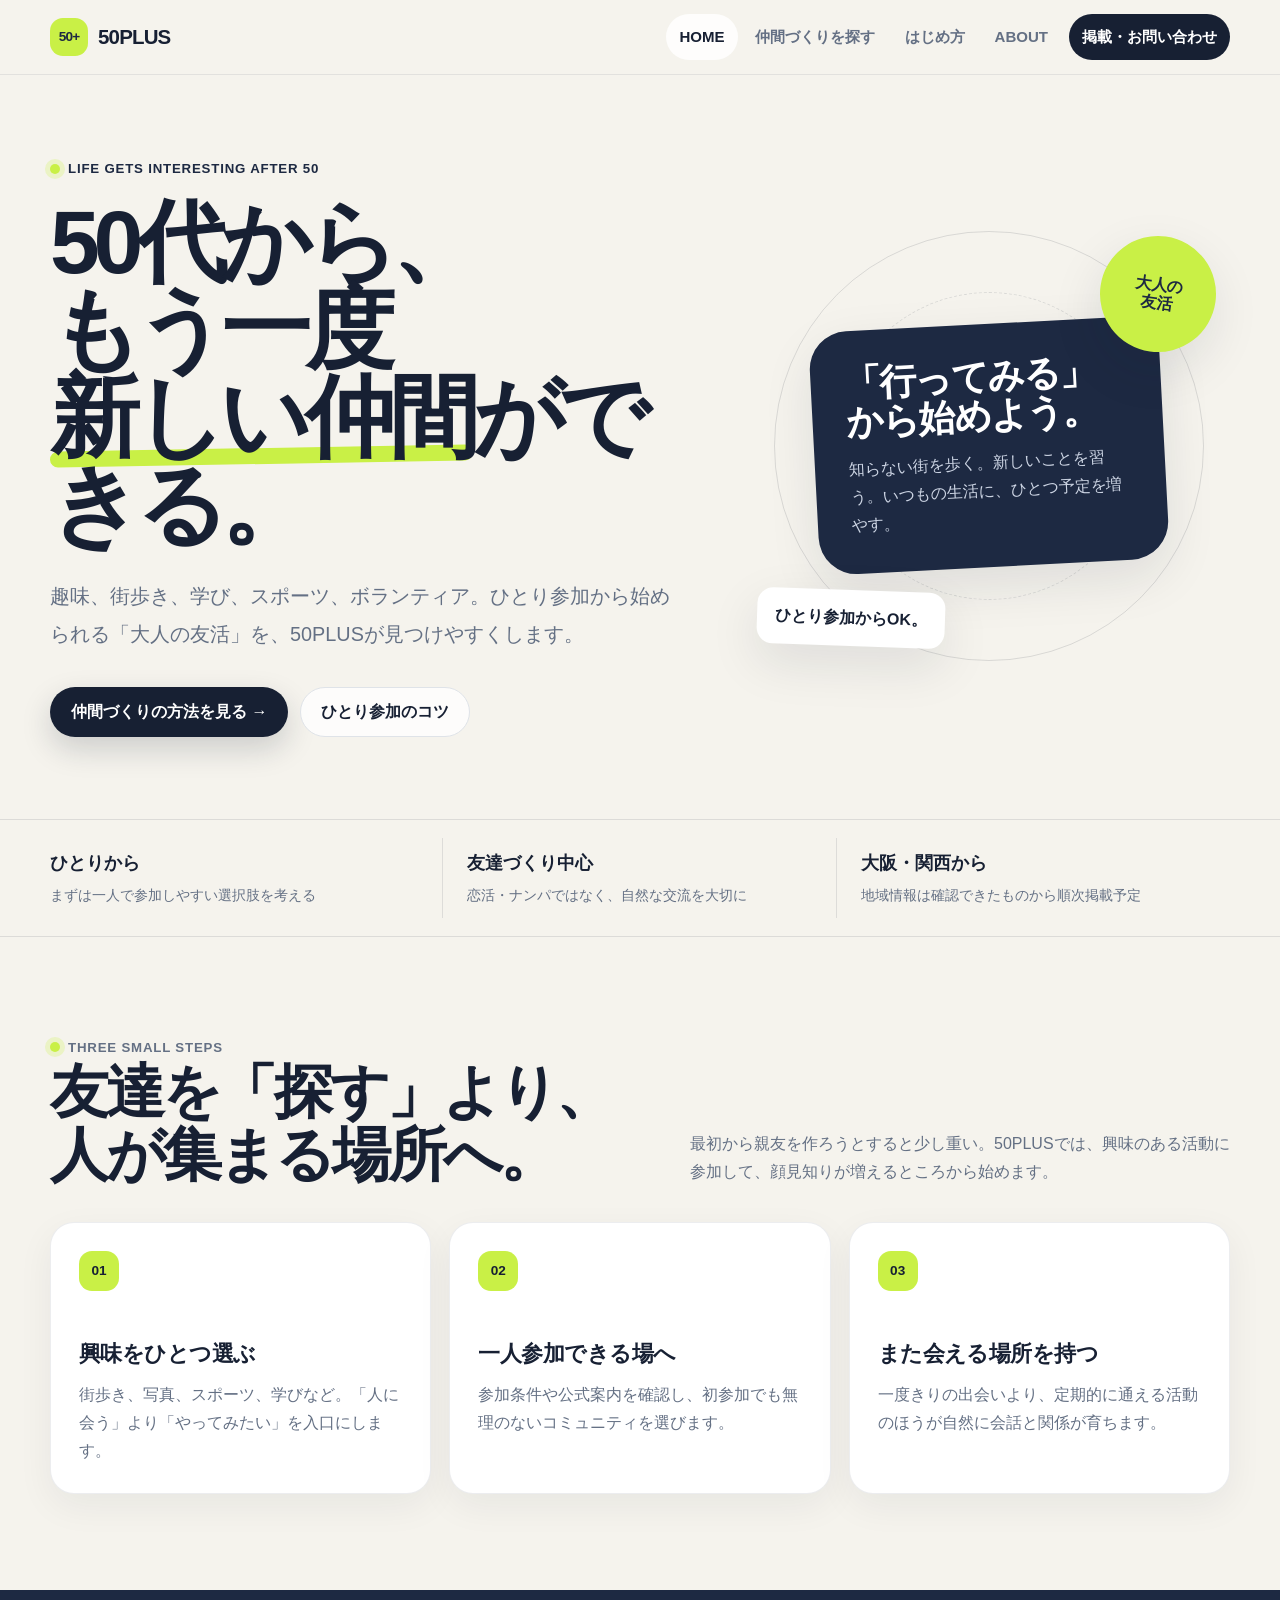
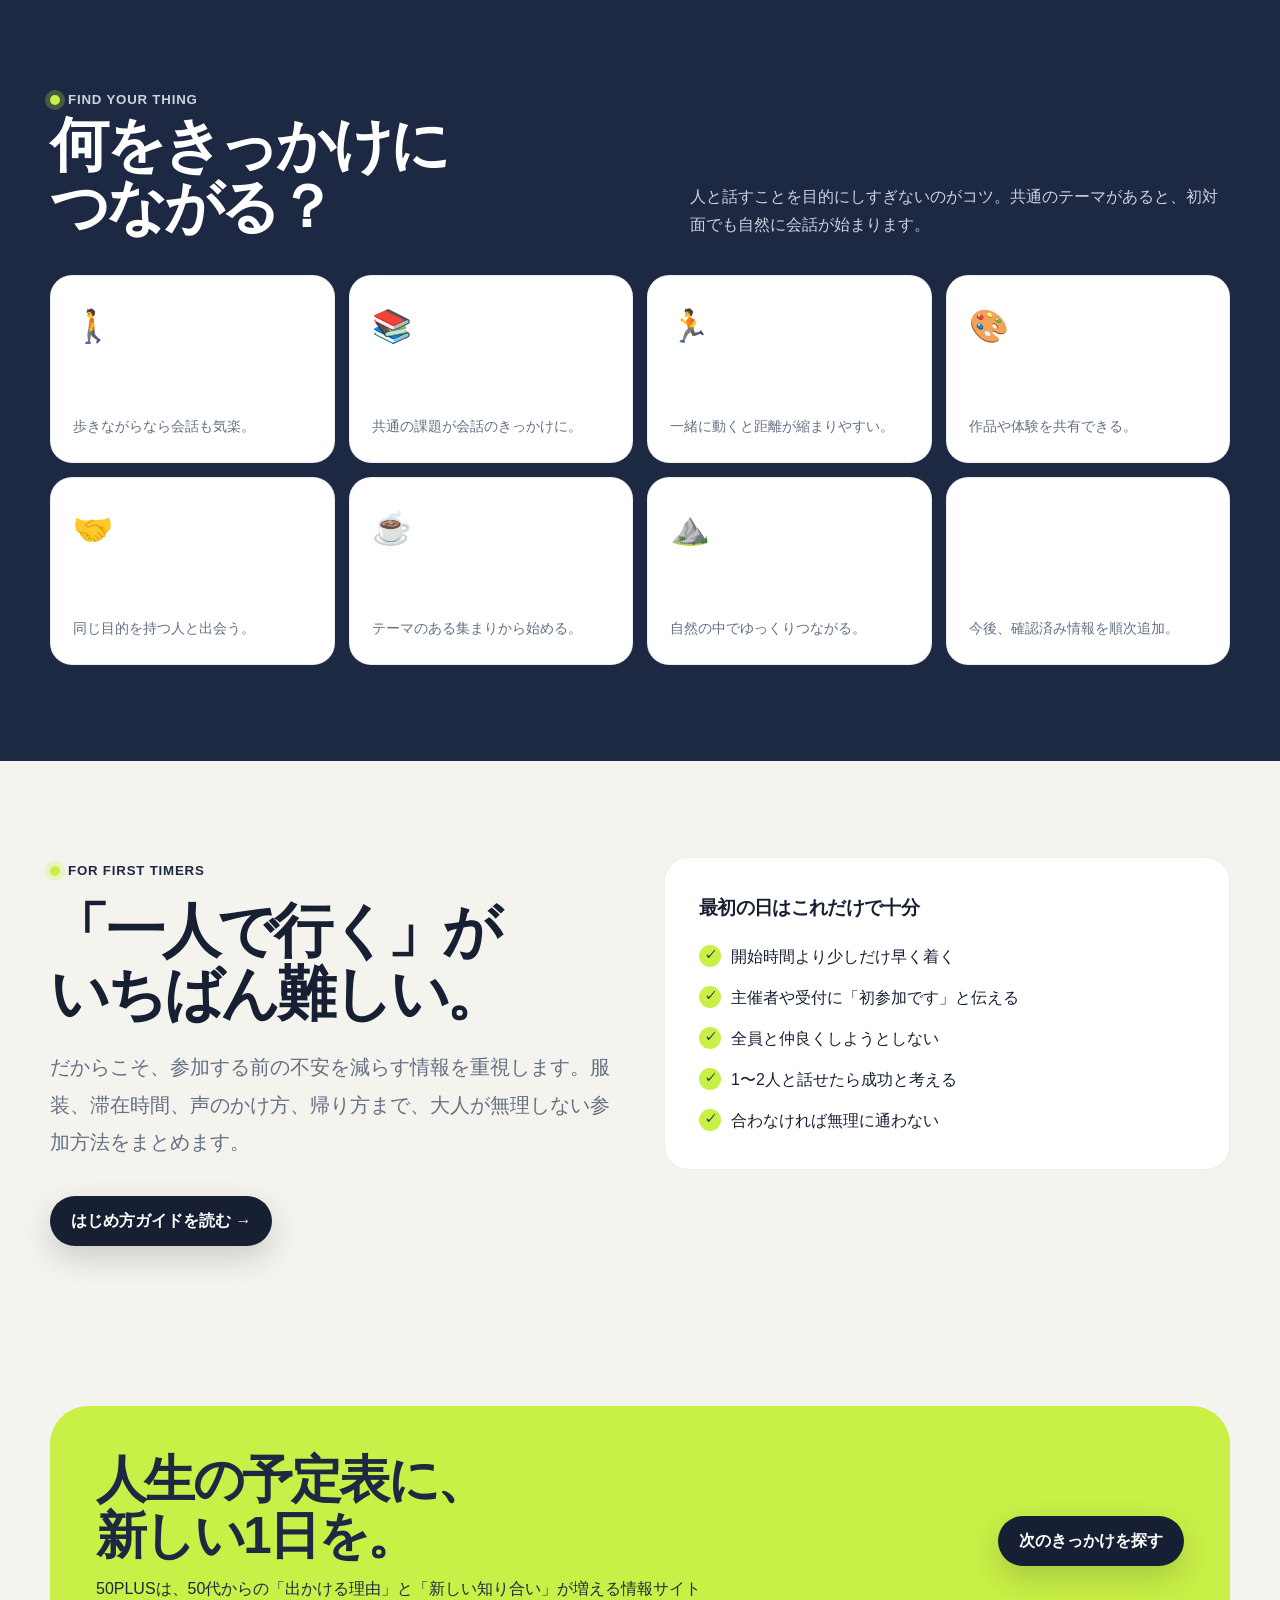
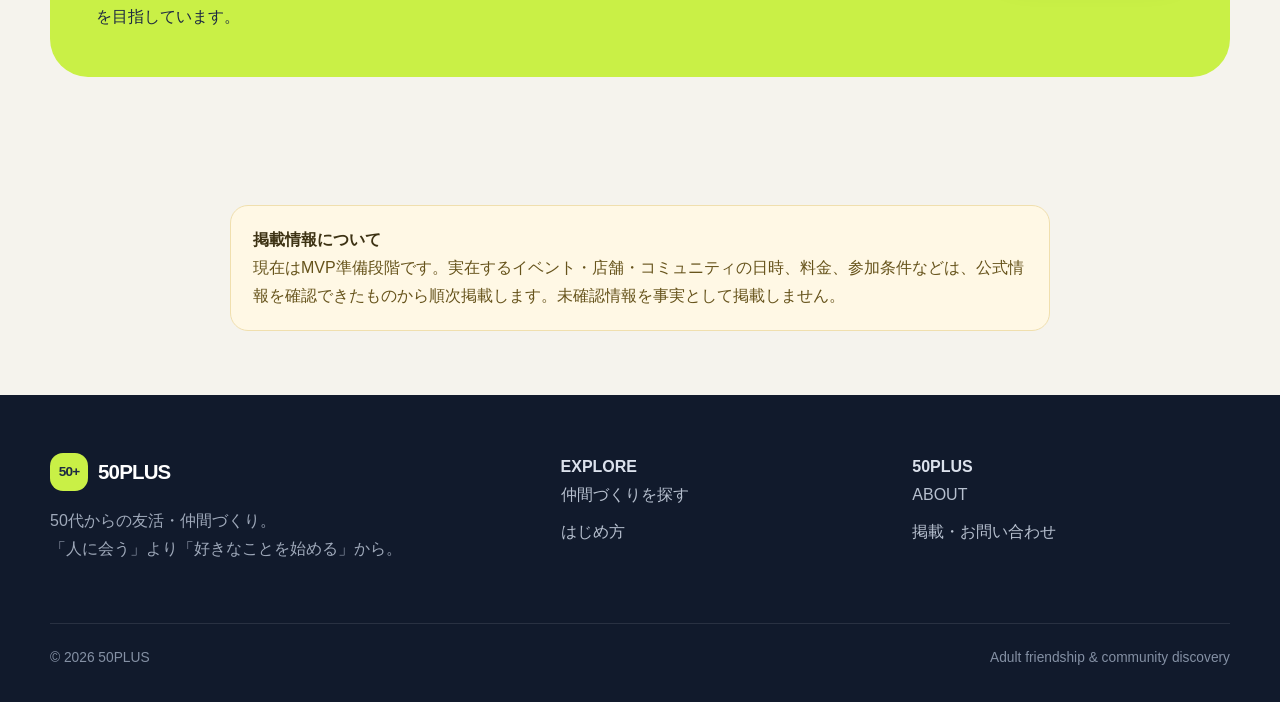
==== index.html @ fddc9781 "launch: add social metadata to home" ====
<!doctype html>
<html lang="ja">
<head>
  <meta charset="utf-8">
  <meta name="viewport" content="width=device-width, initial-scale=1">
  <title>50PLUS｜50代からの友活・仲間づくり</title>
  <meta name="description" content="50代からの友活・仲間づくり情報サイト。趣味、街歩き、学び、スポーツ、地域活動など、ひとり参加から始める大人のコミュニティ探しを応援します。">
  <meta name="theme-color" content="#172033">
  <meta property="og:type" content="website">
  <meta property="og:site_name" content="50PLUS">
  <meta property="og:title" content="50PLUS｜50代からの友活・仲間づくり">
  <meta property="og:description" content="50代からの友活・仲間づくり情報サイト。趣味、街歩き、学び、スポーツ、地域活動など、ひとり参加から始める大人のコミュニティ探しを応援します。">
  <meta property="og:url" content="https://50plus.rss7.net/">
  <meta name="twitter:card" content="summary">
  <link rel="canonical" href="https://50plus.rss7.net/">
  <link rel="stylesheet" href="assets/styles.css">
  <script defer src="assets/main.js"></script>
</head>
<body>
<a class="skip-link" href="#main">本文へ移動</a>
<header class="site-header">
  <div class="header-inner">
    <a class="brand" href="index.html" aria-label="50PLUS ホーム">
      <span class="brand-mark">50+</span><span>50PLUS</span>
    </a>
    <button class="menu-button" type="button" aria-label="メニューを開閉" aria-expanded="false" aria-controls="site-nav" data-menu-button>☰</button>
    <nav class="site-nav" id="site-nav" aria-label="メインナビゲーション" data-site-nav>
      <a href="index.html" aria-current="page">HOME</a>
      <a href="activities.html">仲間づくりを探す</a>
      <a href="guides.html">はじめ方</a>
      <a href="about.html">ABOUT</a>
      <a class="nav-cta" href="contact.html">掲載・お問い合わせ</a>
    </nav>
  </div>
</header>

<main id="main">
  <section class="hero">
    <div class="container hero-grid">
      <div>
        <p class="eyebrow">Life gets interesting after 50</p>
        <h1>50代から、<br>もう一度<br><span class="accent">新しい仲間</span>ができる。</h1>
        <p class="lead">趣味、街歩き、学び、スポーツ、ボランティア。ひとり参加から始められる「大人の友活」を、50PLUSが見つけやすくします。</p>
        <div class="hero-actions">
          <a class="button button-primary" href="activities.html">仲間づくりの方法を見る →</a>
          <a class="button button-ghost" href="guides.html">ひとり参加のコツ</a>
        </div>
      </div>
      <div class="hero-visual" aria-hidden="true">
        <div class="hero-orbit"></div>
        <div class="hero-card">
          <strong>「行ってみる」<br>から始めよう。</strong>
          <p>知らない街を歩く。新しいことを習う。いつもの生活に、ひとつ予定を増やす。</p>
        </div>
        <div class="hero-badge">大人の<br>友活</div>
        <div class="hero-note">ひとり参加からOK。</div>
      </div>
    </div>
  </section>

  <div class="stats-strip">
    <div class="container stats-grid">
      <div class="stat"><strong>ひとりから</strong><span>まずは一人で参加しやすい選択肢を考える</span></div>
      <div class="stat"><strong>友達づくり中心</strong><span>恋活・ナンパではなく、自然な交流を大切に</span></div>
      <div class="stat"><strong>大阪・関西から</strong><span>地域情報は確認できたものから順次掲載予定</span></div>
    </div>
  </div>

  <section class="section">
    <div class="container">
      <div class="section-heading reveal">
        <div>
          <p class="eyebrow">Three small steps</p>
          <h2>友達を「探す」より、<br>人が集まる場所へ。</h2>
        </div>
        <p>最初から親友を作ろうとすると少し重い。50PLUSでは、興味のある活動に参加して、顔見知りが増えるところから始めます。</p>
      </div>
      <div class="card-grid">
        <article class="card reveal">
          <span class="card-number">01</span>
          <h3>興味をひとつ選ぶ</h3>
          <p>街歩き、写真、スポーツ、学びなど。「人に会う」より「やってみたい」を入口にします。</p>
        </article>
        <article class="card reveal">
          <span class="card-number">02</span>
          <h3>一人参加できる場へ</h3>
          <p>参加条件や公式案内を確認し、初参加でも無理のないコミュニティを選びます。</p>
        </article>
        <article class="card reveal">
          <span class="card-number">03</span>
          <h3>また会える場所を持つ</h3>
          <p>一度きりの出会いより、定期的に通える活動のほうが自然に会話と関係が育ちます。</p>
        </article>
      </div>
    </div>
  </section>

  <section class="section section-dark">
    <div class="container">
      <div class="section-heading reveal">
        <div>
          <p class="eyebrow">Find your thing</p>
          <h2>何をきっかけに<br>つながる？</h2>
        </div>
        <p>人と話すことを目的にしすぎないのがコツ。共通のテーマがあると、初対面でも自然に会話が始まります。</p>
      </div>
      <div class="category-grid">
        <a class="category reveal" href="activities.html#walk"><span class="category-icon">🚶</span><h3>街歩き・散策</h3><p>歩きながらなら会話も気楽。</p></a>
        <a class="category reveal" href="activities.html#learn"><span class="category-icon">📚</span><h3>学び・語学</h3><p>共通の課題が会話のきっかけに。</p></a>
        <a class="category reveal" href="activities.html#sports"><span class="category-icon">🏃</span><h3>スポーツ</h3><p>一緒に動くと距離が縮まりやすい。</p></a>
        <a class="category reveal" href="activities.html#culture"><span class="category-icon">🎨</span><h3>文化・ものづくり</h3><p>作品や体験を共有できる。</p></a>
        <a class="category reveal" href="activities.html#volunteer"><span class="category-icon">🤝</span><h3>ボランティア</h3><p>同じ目的を持つ人と出会う。</p></a>
        <a class="category reveal" href="activities.html#food"><span class="category-icon">☕</span><h3>食・交流</h3><p>テーマのある集まりから始める。</p></a>
        <a class="category reveal" href="activities.html#outdoor"><span class="category-icon">⛰️</span><h3>アウトドア</h3><p>自然の中でゆっくりつながる。</p></a>
        <a class="category reveal" href="activities.html"><span class="category-icon">＋</span><h3>もっと探す</h3><p>今後、確認済み情報を順次追加。</p></a>
      </div>
    </div>
  </section>

  <section class="section">
    <div class="container split">
      <div class="reveal">
        <p class="eyebrow">For first timers</p>
        <div class="section-heading" style="display:block;margin-bottom:24px">
          <h2>「一人で行く」が<br>いちばん難しい。</h2>
        </div>
        <p class="lead" style="margin-top:0">だからこそ、参加する前の不安を減らす情報を重視します。服装、滞在時間、声のかけ方、帰り方まで、大人が無理しない参加方法をまとめます。</p>
        <div class="hero-actions"><a class="button button-primary" href="guides.html">はじめ方ガイドを読む →</a></div>
      </div>
      <div class="panel reveal">
        <h3>最初の日はこれだけで十分</h3>
        <ul class="check-list">
          <li>開始時間より少しだけ早く着く</li>
          <li>主催者や受付に「初参加です」と伝える</li>
          <li>全員と仲良くしようとしない</li>
          <li>1〜2人と話せたら成功と考える</li>
          <li>合わなければ無理に通わない</li>
        </ul>
      </div>
    </div>
  </section>

  <section class="section-tight">
    <div class="container">
      <div class="cta-band reveal">
        <div>
          <h2>人生の予定表に、<br>新しい1日を。</h2>
          <p>50PLUSは、50代からの「出かける理由」と「新しい知り合い」が増える情報サイトを目指しています。</p>
        </div>
        <a class="button button-primary" href="activities.html">次のきっかけを探す</a>
      </div>
    </div>
  </section>

  <section class="section-tight">
    <div class="narrow">
      <div class="notice">
        <strong>掲載情報について</strong><br>
        現在はMVP準備段階です。実在するイベント・店舗・コミュニティの日時、料金、参加条件などは、公式情報を確認できたものから順次掲載します。未確認情報を事実として掲載しません。
      </div>
    </div>
  </section>
</main>

<footer class="site-footer">
  <div class="container">
    <div class="footer-grid">
      <div>
        <a class="brand" href="index.html"><span class="brand-mark">50+</span><span>50PLUS</span></a>
        <p>50代からの友活・仲間づくり。<br>「人に会う」より「好きなことを始める」から。</p>
      </div>
      <div><strong>EXPLORE</strong><div class="footer-links"><a href="activities.html">仲間づくりを探す</a><a href="guides.html">はじめ方</a></div></div>
      <div><strong>50PLUS</strong><div class="footer-links"><a href="about.html">ABOUT</a><a href="contact.html">掲載・お問い合わせ</a></div></div>
    </div>
    <div class="footer-bottom"><span>© <span data-current-year></span> 50PLUS</span><span>Adult friendship & community discovery</span></div>
  </div>
</footer>
</body>
</html>
---- assets/styles.css ----
:root {
  --ink: #172033;
  --muted: #647084;
  --paper: #f5f3ed;
  --surface: #ffffff;
  --line: #dfe3e8;
  --accent: #c9f046;
  --accent-strong: #a9d827;
  --warm: #ff805f;
  --navy: #1d2942;
  --radius-sm: 14px;
  --radius-md: 24px;
  --radius-lg: 38px;
  --shadow: 0 18px 50px rgba(23, 32, 51, 0.10);
  --max: 1180px;
}

* { box-sizing: border-box; }

html { scroll-behavior: smooth; }

body {
  margin: 0;
  color: var(--ink);
  background: var(--paper);
  font-family: -apple-system, BlinkMacSystemFont, "Segoe UI", "Noto Sans JP", "Hiragino Kaku Gothic ProN", Meiryo, sans-serif;
  line-height: 1.75;
  -webkit-font-smoothing: antialiased;
}

a { color: inherit; text-decoration: none; }
a:hover { text-decoration: none; }
img { max-width: 100%; display: block; }
button, input, textarea, select { font: inherit; }

.skip-link {
  position: fixed;
  top: 8px;
  left: 8px;
  z-index: 9999;
  padding: 10px 14px;
  background: var(--ink);
  color: #fff;
  border-radius: 8px;
  transform: translateY(-160%);
}
.skip-link:focus { transform: translateY(0); }

.site-header {
  position: sticky;
  top: 0;
  z-index: 100;
  backdrop-filter: blur(18px);
  background: rgba(245, 243, 237, 0.88);
  border-bottom: 1px solid rgba(23, 32, 51, 0.08);
}

.header-inner {
  width: min(calc(100% - 32px), var(--max));
  min-height: 74px;
  margin: 0 auto;
  display: flex;
  align-items: center;
  justify-content: space-between;
  gap: 24px;
}

.brand {
  display: inline-flex;
  align-items: center;
  gap: 10px;
  font-weight: 900;
  letter-spacing: -0.04em;
  font-size: 1.28rem;
}

.brand-mark {
  display: grid;
  place-items: center;
  width: 38px;
  height: 38px;
  border-radius: 13px;
  background: var(--accent);
  color: var(--navy);
  font-size: 0.85rem;
  font-weight: 900;
}

.site-nav { display: flex; align-items: center; gap: 4px; }
.site-nav a {
  padding: 10px 13px;
  border-radius: 999px;
  color: var(--muted);
  font-size: 0.94rem;
  font-weight: 700;
}
.site-nav a:hover,
.site-nav a[aria-current="page"] {
  color: var(--ink);
  background: rgba(255, 255, 255, 0.82);
}

.nav-cta {
  background: var(--ink) !important;
  color: #fff !important;
  margin-left: 4px;
}

.menu-button {
  display: none;
  width: 44px;
  height: 44px;
  border: 0;
  border-radius: 14px;
  background: #fff;
  color: var(--ink);
  cursor: pointer;
  box-shadow: 0 8px 20px rgba(23, 32, 51, 0.06);
}

main { overflow: hidden; }
.container { width: min(calc(100% - 32px), var(--max)); margin: 0 auto; }
.narrow { width: min(calc(100% - 32px), 820px); margin: 0 auto; }

.hero {
  position: relative;
  padding: 80px 0 64px;
}

.hero-grid {
  display: grid;
  grid-template-columns: minmax(0, 1.14fr) minmax(320px, 0.86fr);
  gap: 58px;
  align-items: center;
}

.eyebrow {
  display: inline-flex;
  align-items: center;
  gap: 8px;
  margin: 0 0 18px;
  color: var(--navy);
  font-weight: 900;
  font-size: 0.83rem;
  letter-spacing: 0.06em;
  text-transform: uppercase;
}

.eyebrow::before {
  content: "";
  width: 10px;
  height: 10px;
  border-radius: 999px;
  background: var(--accent);
  box-shadow: 0 0 0 5px rgba(201, 240, 70, 0.24);
}

.hero h1,
.page-hero h1 {
  margin: 0;
  font-size: clamp(2.7rem, 7vw, 6rem);
  line-height: 0.98;
  letter-spacing: -0.07em;
}

.hero h1 .accent { position: relative; white-space: nowrap; }
.hero h1 .accent::after {
  content: "";
  position: absolute;
  left: 0;
  right: 0;
  bottom: 0.04em;
  height: 0.18em;
  z-index: -1;
  background: var(--accent);
  border-radius: 99px;
  transform: rotate(-1deg);
}

.lead {
  margin: 28px 0 0;
  max-width: 700px;
  color: var(--muted);
  font-size: clamp(1.05rem, 2vw, 1.24rem);
  line-height: 1.9;
}

.hero-actions { display: flex; gap: 12px; flex-wrap: wrap; margin-top: 34px; }
.button {
  display: inline-flex;
  align-items: center;
  justify-content: center;
  gap: 8px;
  min-height: 50px;
  padding: 0 20px;
  border-radius: 999px;
  border: 1px solid transparent;
  font-weight: 800;
  transition: transform .18s ease, box-shadow .18s ease, background .18s ease;
}
.button:hover { transform: translateY(-2px); }
.button-primary { background: var(--ink); color: #fff; box-shadow: 0 12px 30px rgba(23, 32, 51, 0.18); }
.button-accent { background: var(--accent); color: var(--navy); }
.button-ghost { background: rgba(255,255,255,.8); border-color: var(--line); }

.hero-visual {
  position: relative;
  min-height: 500px;
  display: grid;
  place-items: center;
}
.hero-orbit {
  position: absolute;
  width: min(92%, 430px);
  aspect-ratio: 1;
  border: 1px solid rgba(23, 32, 51, 0.13);
  border-radius: 50%;
}
.hero-orbit::before,
.hero-orbit::after {
  content: "";
  position: absolute;
  border-radius: 50%;
  border: 1px dashed rgba(23, 32, 51, 0.12);
}
.hero-orbit::before { inset: 14%; }
.hero-orbit::after { inset: 30%; }

.hero-card {
  position: relative;
  z-index: 2;
  width: min(80%, 350px);
  padding: 34px;
  border-radius: var(--radius-lg);
  background: var(--navy);
  color: #fff;
  box-shadow: var(--shadow);
  transform: rotate(-3deg);
}
.hero-card strong { display: block; font-size: 2.3rem; line-height: 1.05; letter-spacing: -0.05em; }
.hero-card p { margin: 14px 0 0; color: #cdd5e4; }
.hero-badge {
  position: absolute;
  right: 3%;
  top: 8%;
  z-index: 3;
  width: 116px;
  aspect-ratio: 1;
  display: grid;
  place-items: center;
  text-align: center;
  border-radius: 50%;
  background: var(--accent);
  color: var(--navy);
  font-weight: 900;
  line-height: 1.15;
  transform: rotate(8deg);
  box-shadow: var(--shadow);
}
.hero-note {
  position: absolute;
  left: 2%;
  bottom: 10%;
  z-index: 4;
  padding: 14px 18px;
  border-radius: 16px;
  background: #fff;
  box-shadow: var(--shadow);
  font-weight: 800;
  transform: rotate(2deg);
}

.stats-strip {
  margin: 18px 0 0;
  padding: 18px 0;
  border-top: 1px solid rgba(23, 32, 51, 0.11);
  border-bottom: 1px solid rgba(23, 32, 51, 0.11);
}
.stats-grid { display: grid; grid-template-columns: repeat(3, 1fr); }
.stat { padding: 10px 24px; border-right: 1px solid rgba(23, 32, 51, 0.11); }
.stat:first-child { padding-left: 0; }
.stat:last-child { border-right: 0; }
.stat strong { display: block; font-size: 1.1rem; }
.stat span { display: block; margin-top: 4px; color: var(--muted); font-size: .9rem; }

.section { padding: 96px 0; }
.section-tight { padding: 64px 0; }
.section-dark { background: var(--navy); color: #fff; }
.section-accent { background: var(--accent); }

.section-heading {
  display: flex;
  align-items: end;
  justify-content: space-between;
  gap: 30px;
  margin-bottom: 36px;
}
.section-heading h2 {
  margin: 0;
  font-size: clamp(2rem, 4.6vw, 4.2rem);
  line-height: 1.06;
  letter-spacing: -0.055em;
}
.section-heading p { max-width: 540px; margin: 0; color: var(--muted); }
.section-dark .section-heading p { color: #cbd3df; }

.card-grid { display: grid; grid-template-columns: repeat(3, 1fr); gap: 18px; }
.card {
  min-height: 260px;
  padding: 28px;
  border-radius: var(--radius-md);
  background: var(--surface);
  border: 1px solid rgba(23,32,51,.08);
  box-shadow: 0 12px 36px rgba(23, 32, 51, 0.06);
}
.card-number {
  display: inline-grid;
  place-items: center;
  width: 40px;
  height: 40px;
  border-radius: 13px;
  background: var(--accent);
  font-size: .85rem;
  font-weight: 900;
}
.card h3 { margin: 44px 0 8px; font-size: 1.35rem; letter-spacing: -.025em; }
.card p { margin: 0; color: var(--muted); }

.category-grid { display: grid; grid-template-columns: repeat(4, 1fr); gap: 14px; }
.category {
  position: relative;
  min-height: 180px;
  padding: 22px;
  overflow: hidden;
  border-radius: 22px;
  background: #fff;
  border: 1px solid rgba(23,32,51,.08);
  transition: transform .18s ease, box-shadow .18s ease;
}
.category:hover { transform: translateY(-4px); box-shadow: var(--shadow); }
.category-icon { font-size: 2rem; }
.category h3 { margin: 26px 0 4px; font-size: 1.1rem; }
.category p { margin: 0; color: var(--muted); font-size: .9rem; }

.check-list { list-style: none; margin: 0; padding: 0; display: grid; gap: 13px; }
.check-list li { position: relative; padding-left: 32px; }
.check-list li::before {
  content: "✓";
  position: absolute;
  left: 0;
  top: 0.15em;
  display: grid;
  place-items: center;
  width: 22px;
  height: 22px;
  border-radius: 50%;
  background: var(--accent);
  color: var(--navy);
  font-weight: 900;
  font-size: .78rem;
}

.split {
  display: grid;
  grid-template-columns: 1fr 1fr;
  gap: 48px;
  align-items: start;
}
.panel {
  padding: 34px;
  border-radius: var(--radius-md);
  background: #fff;
  border: 1px solid rgba(23,32,51,.08);
}
.panel h2, .panel h3 { margin-top: 0; letter-spacing: -.035em; }

.notice {
  padding: 20px 22px;
  border-radius: 18px;
  background: #fff8e5;
  border: 1px solid #f0dfae;
  color: #66531b;
}
.notice strong { color: #3d3213; }

.page-hero { padding: 78px 0 56px; }
.page-hero h1 { max-width: 900px; font-size: clamp(2.8rem, 7vw, 5.8rem); }
.page-hero .lead { max-width: 800px; }

.filter-chips { display: flex; flex-wrap: wrap; gap: 8px; margin: 26px 0 0; }
.chip {
  padding: 9px 14px;
  border-radius: 999px;
  background: #fff;
  border: 1px solid var(--line);
  color: var(--muted);
  font-size: .9rem;
  font-weight: 700;
}

.guide-stack { display: grid; gap: 18px; }
.guide-card {
  display: grid;
  grid-template-columns: 72px 1fr;
  gap: 20px;
  padding: 28px;
  border-radius: var(--radius-md);
  background: #fff;
  border: 1px solid rgba(23,32,51,.08);
}
.guide-index {
  width: 54px;
  height: 54px;
  display: grid;
  place-items: center;
  border-radius: 18px;
  background: var(--navy);
  color: #fff;
  font-weight: 900;
}
.guide-card h2, .guide-card h3 { margin: 0 0 8px; }
.guide-card p { margin: 0; color: var(--muted); }

.cta-band {
  padding: 46px;
  border-radius: var(--radius-lg);
  background: var(--accent);
  color: var(--navy);
  display: flex;
  justify-content: space-between;
  gap: 30px;
  align-items: center;
}
.cta-band h2 { margin: 0; font-size: clamp(1.8rem, 4vw, 3.4rem); line-height: 1.1; letter-spacing: -.05em; }
.cta-band p { margin: 10px 0 0; max-width: 620px; }

.site-footer { padding: 58px 0 32px; background: #111a2c; color: #dbe1ec; }
.footer-grid { display: grid; grid-template-columns: 1.5fr 1fr 1fr; gap: 34px; }
.site-footer .brand { color: #fff; }
.site-footer p { color: #9fa9ba; }
.footer-links { display: grid; gap: 9px; }
.footer-links a { color: #b7c0cf; }
.footer-links a:hover { color: #fff; }
.footer-bottom {
  margin-top: 44px;
  padding-top: 22px;
  border-top: 1px solid rgba(255,255,255,.1);
  display: flex;
  justify-content: space-between;
  gap: 16px;
  color: #8490a4;
  font-size: .86rem;
}

.reveal { opacity: 0; transform: translateY(16px); transition: opacity .6s ease, transform .6s ease; }
.reveal.is-visible { opacity: 1; transform: translateY(0); }

@media (prefers-reduced-motion: reduce) {
  *, *::before, *::after { scroll-behavior: auto !important; transition: none !important; animation: none !important; }
  .reveal { opacity: 1; transform: none; }
}

@media (max-width: 920px) {
  .menu-button { display: inline-grid; place-items: center; }
  .site-nav {
    position: absolute;
    top: calc(100% + 8px);
    left: 16px;
    right: 16px;
    padding: 10px;
    flex-direction: column;
    align-items: stretch;
    border-radius: 20px;
    background: #fff;
    box-shadow: var(--shadow);
    opacity: 0;
    transform: translateY(-8px);
    pointer-events: none;
    transition: opacity .18s ease, transform .18s ease;
  }
  .site-nav.is-open { opacity: 1; transform: translateY(0); pointer-events: auto; }
  .site-nav a { padding: 12px 14px; }
  .nav-cta { margin: 4px 0 0; text-align: center; }
  .hero-grid, .split { grid-template-columns: 1fr; }
  .hero-visual { min-height: 390px; }
  .hero { padding-top: 56px; }
  .card-grid { grid-template-columns: 1fr; }
  .category-grid { grid-template-columns: repeat(2, 1fr); }
  .section-heading { align-items: start; flex-direction: column; }
  .footer-grid { grid-template-columns: 1fr 1fr; }
  .footer-grid > :first-child { grid-column: 1 / -1; }
}

@media (max-width: 620px) {
  .header-inner { width: min(calc(100% - 24px), var(--max)); min-height: 66px; }
  .container, .narrow { width: min(calc(100% - 24px), var(--max)); }
  .hero { padding: 42px 0 48px; }
  .hero-grid { gap: 26px; }
  .hero h1, .page-hero h1 { letter-spacing: -0.055em; }
  .hero-visual { min-height: 330px; }
  .hero-card { width: 84%; padding: 28px; }
  .hero-card strong { font-size: 1.85rem; }
  .hero-badge { width: 94px; font-size: .86rem; }
  .hero-note { font-size: .86rem; }
  .stats-grid { grid-template-columns: 1fr; }
  .stat { padding: 14px 0; border-right: 0; border-bottom: 1px solid rgba(23,32,51,.11); }
  .stat:last-child { border-bottom: 0; }
  .section { padding: 68px 0; }
  .section-tight { padding: 48px 0; }
  .category-grid { grid-template-columns: 1fr; }
  .category { min-height: 150px; }
  .panel, .card { padding: 24px; }
  .guide-card { grid-template-columns: 1fr; }
  .cta-band { padding: 30px 24px; flex-direction: column; align-items: flex-start; }
  .footer-grid { grid-template-columns: 1fr; }
  .footer-grid > :first-child { grid-column: auto; }
  .footer-bottom { flex-direction: column; }
}
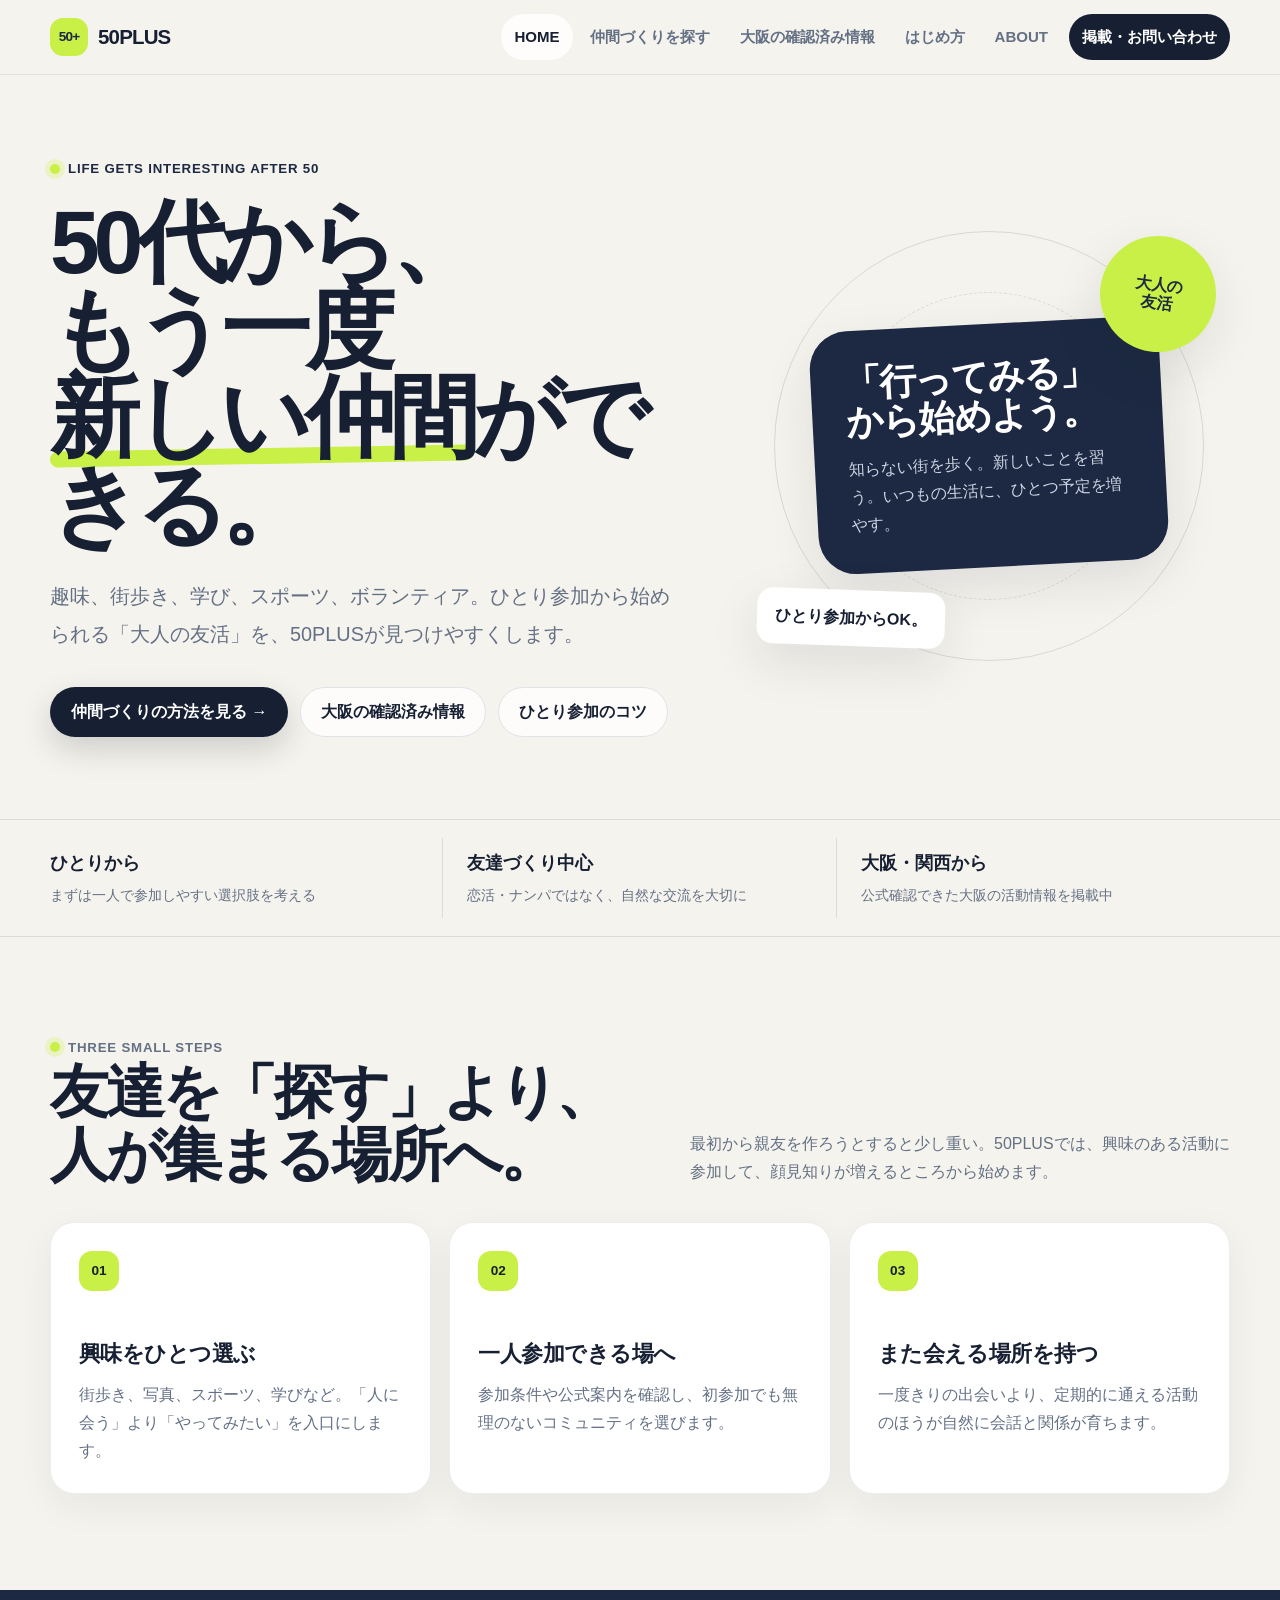
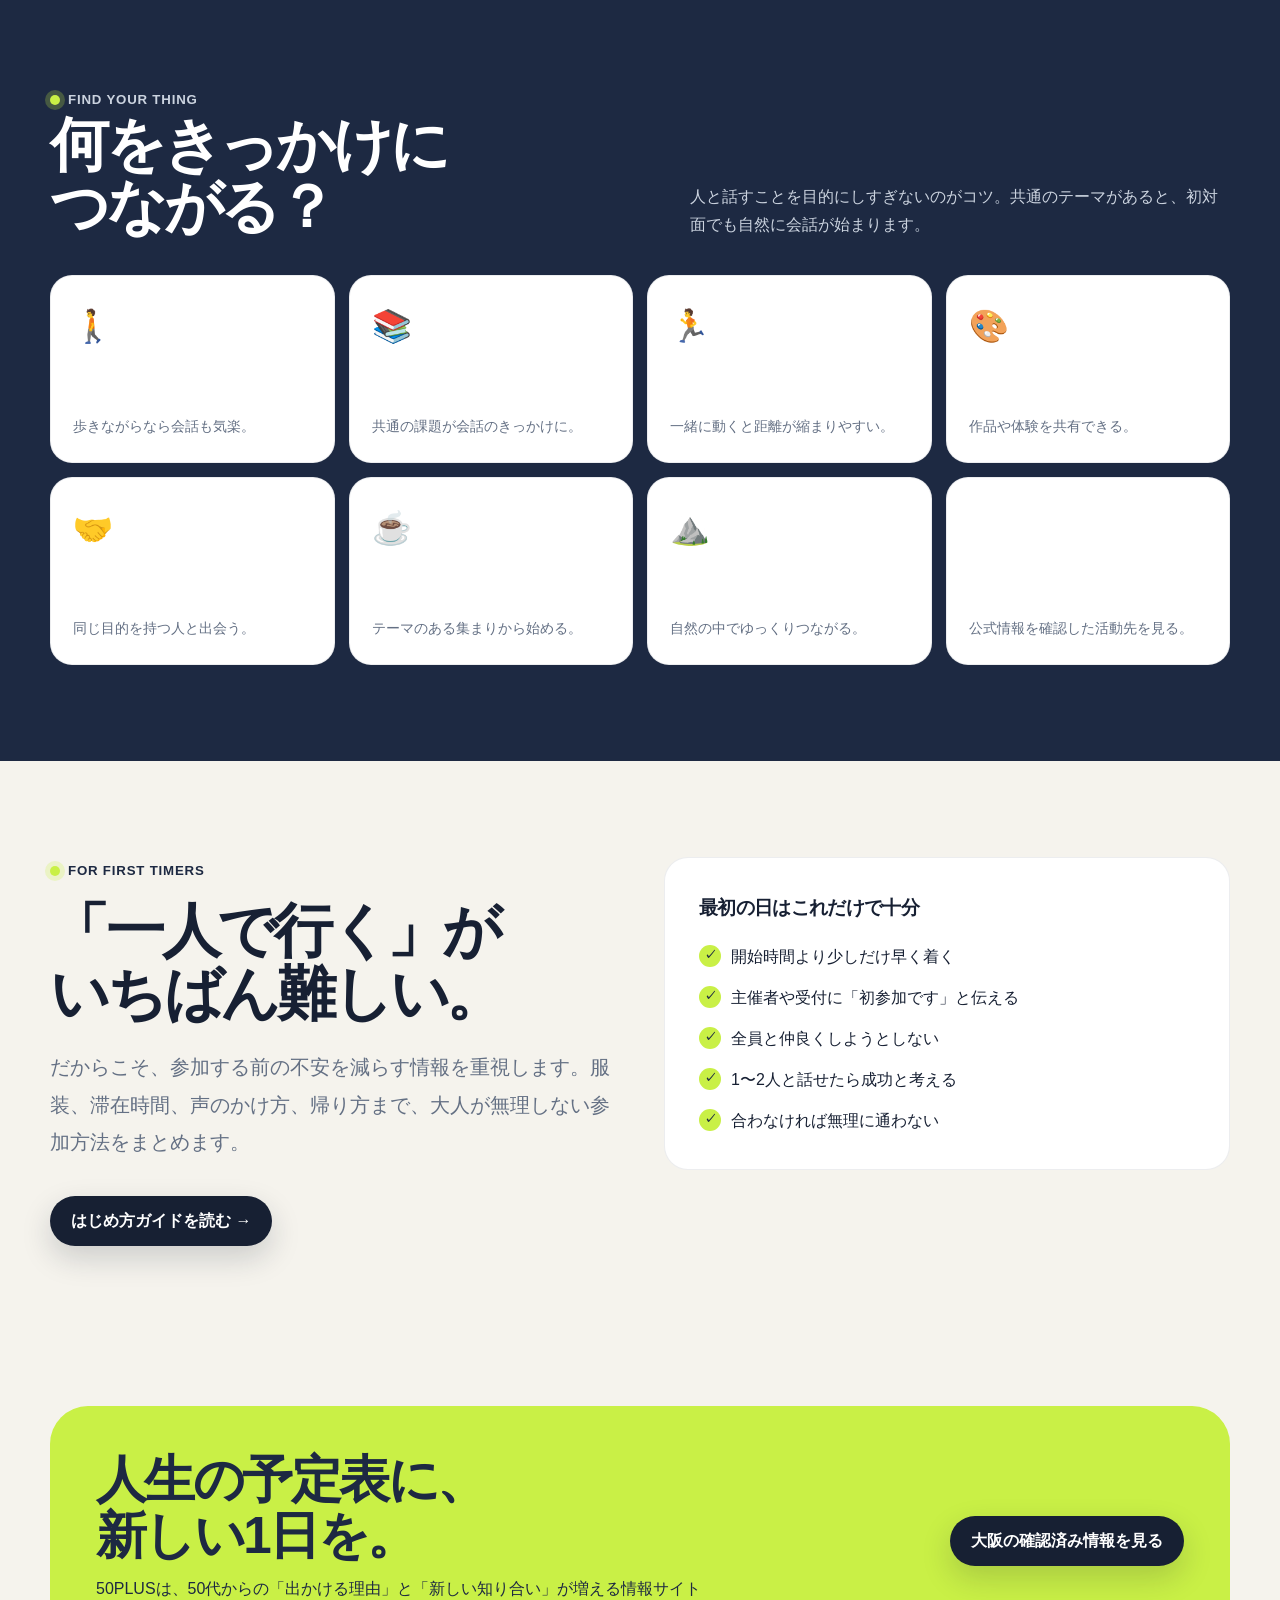
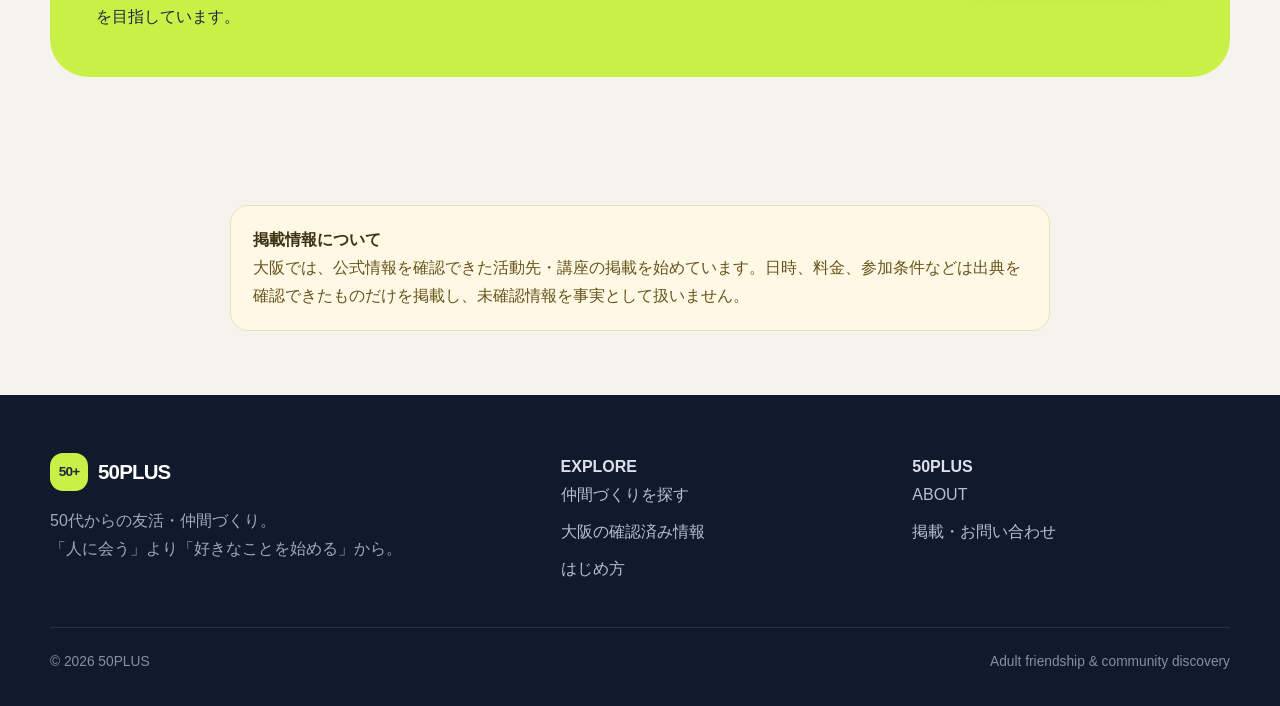
==== commit fb25b3d6: "fix: surface verified Osaka listings in home navigation" ====
--- a/index.html
+++ b/index.html
@@ -27,6 +27,7 @@
     <nav class="site-nav" id="site-nav" aria-label="メインナビゲーション" data-site-nav>
       <a href="index.html" aria-current="page">HOME</a>
       <a href="activities.html">仲間づくりを探す</a>
+      <a href="listings.html">大阪の確認済み情報</a>
       <a href="guides.html">はじめ方</a>
       <a href="about.html">ABOUT</a>
       <a class="nav-cta" href="contact.html">掲載・お問い合わせ</a>
@@ -43,6 +44,7 @@
         <p class="lead">趣味、街歩き、学び、スポーツ、ボランティア。ひとり参加から始められる「大人の友活」を、50PLUSが見つけやすくします。</p>
         <div class="hero-actions">
           <a class="button button-primary" href="activities.html">仲間づくりの方法を見る →</a>
+          <a class="button button-ghost" href="listings.html">大阪の確認済み情報</a>
           <a class="button button-ghost" href="guides.html">ひとり参加のコツ</a>
         </div>
       </div>
@@ -62,7 +64,7 @@
     <div class="container stats-grid">
       <div class="stat"><strong>ひとりから</strong><span>まずは一人で参加しやすい選択肢を考える</span></div>
       <div class="stat"><strong>友達づくり中心</strong><span>恋活・ナンパではなく、自然な交流を大切に</span></div>
-      <div class="stat"><strong>大阪・関西から</strong><span>地域情報は確認できたものから順次掲載予定</span></div>
+      <div class="stat"><strong>大阪・関西から</strong><span>公式確認できた大阪の活動情報を掲載中</span></div>
     </div>
   </div>
 
@@ -112,7 +114,7 @@
         <a class="category reveal" href="activities.html#volunteer"><span class="category-icon">🤝</span><h3>ボランティア</h3><p>同じ目的を持つ人と出会う。</p></a>
         <a class="category reveal" href="activities.html#food"><span class="category-icon">☕</span><h3>食・交流</h3><p>テーマのある集まりから始める。</p></a>
         <a class="category reveal" href="activities.html#outdoor"><span class="category-icon">⛰️</span><h3>アウトドア</h3><p>自然の中でゆっくりつながる。</p></a>
-        <a class="category reveal" href="activities.html"><span class="category-icon">＋</span><h3>もっと探す</h3><p>今後、確認済み情報を順次追加。</p></a>
+        <a class="category reveal" href="listings.html"><span class="category-icon">✓</span><h3>大阪の確認済み情報</h3><p>公式情報を確認した活動先を見る。</p></a>
       </div>
     </div>
   </section>
@@ -147,7 +149,7 @@
           <h2>人生の予定表に、<br>新しい1日を。</h2>
           <p>50PLUSは、50代からの「出かける理由」と「新しい知り合い」が増える情報サイトを目指しています。</p>
         </div>
-        <a class="button button-primary" href="activities.html">次のきっかけを探す</a>
+        <a class="button button-primary" href="listings.html">大阪の確認済み情報を見る</a>
       </div>
     </div>
   </section>
@@ -156,7 +158,7 @@
     <div class="narrow">
       <div class="notice">
         <strong>掲載情報について</strong><br>
-        現在はMVP準備段階です。実在するイベント・店舗・コミュニティの日時、料金、参加条件などは、公式情報を確認できたものから順次掲載します。未確認情報を事実として掲載しません。
+        大阪では、公式情報を確認できた活動先・講座の掲載を始めています。日時、料金、参加条件などは出典を確認できたものだけを掲載し、未確認情報を事実として扱いません。
       </div>
     </div>
   </section>
@@ -169,7 +171,7 @@
         <a class="brand" href="index.html"><span class="brand-mark">50+</span><span>50PLUS</span></a>
         <p>50代からの友活・仲間づくり。<br>「人に会う」より「好きなことを始める」から。</p>
       </div>
-      <div><strong>EXPLORE</strong><div class="footer-links"><a href="activities.html">仲間づくりを探す</a><a href="guides.html">はじめ方</a></div></div>
+      <div><strong>EXPLORE</strong><div class="footer-links"><a href="activities.html">仲間づくりを探す</a><a href="listings.html">大阪の確認済み情報</a><a href="guides.html">はじめ方</a></div></div>
       <div><strong>50PLUS</strong><div class="footer-links"><a href="about.html">ABOUT</a><a href="contact.html">掲載・お問い合わせ</a></div></div>
     </div>
     <div class="footer-bottom"><span>© <span data-current-year></span> 50PLUS</span><span>Adult friendship & community discovery</span></div>
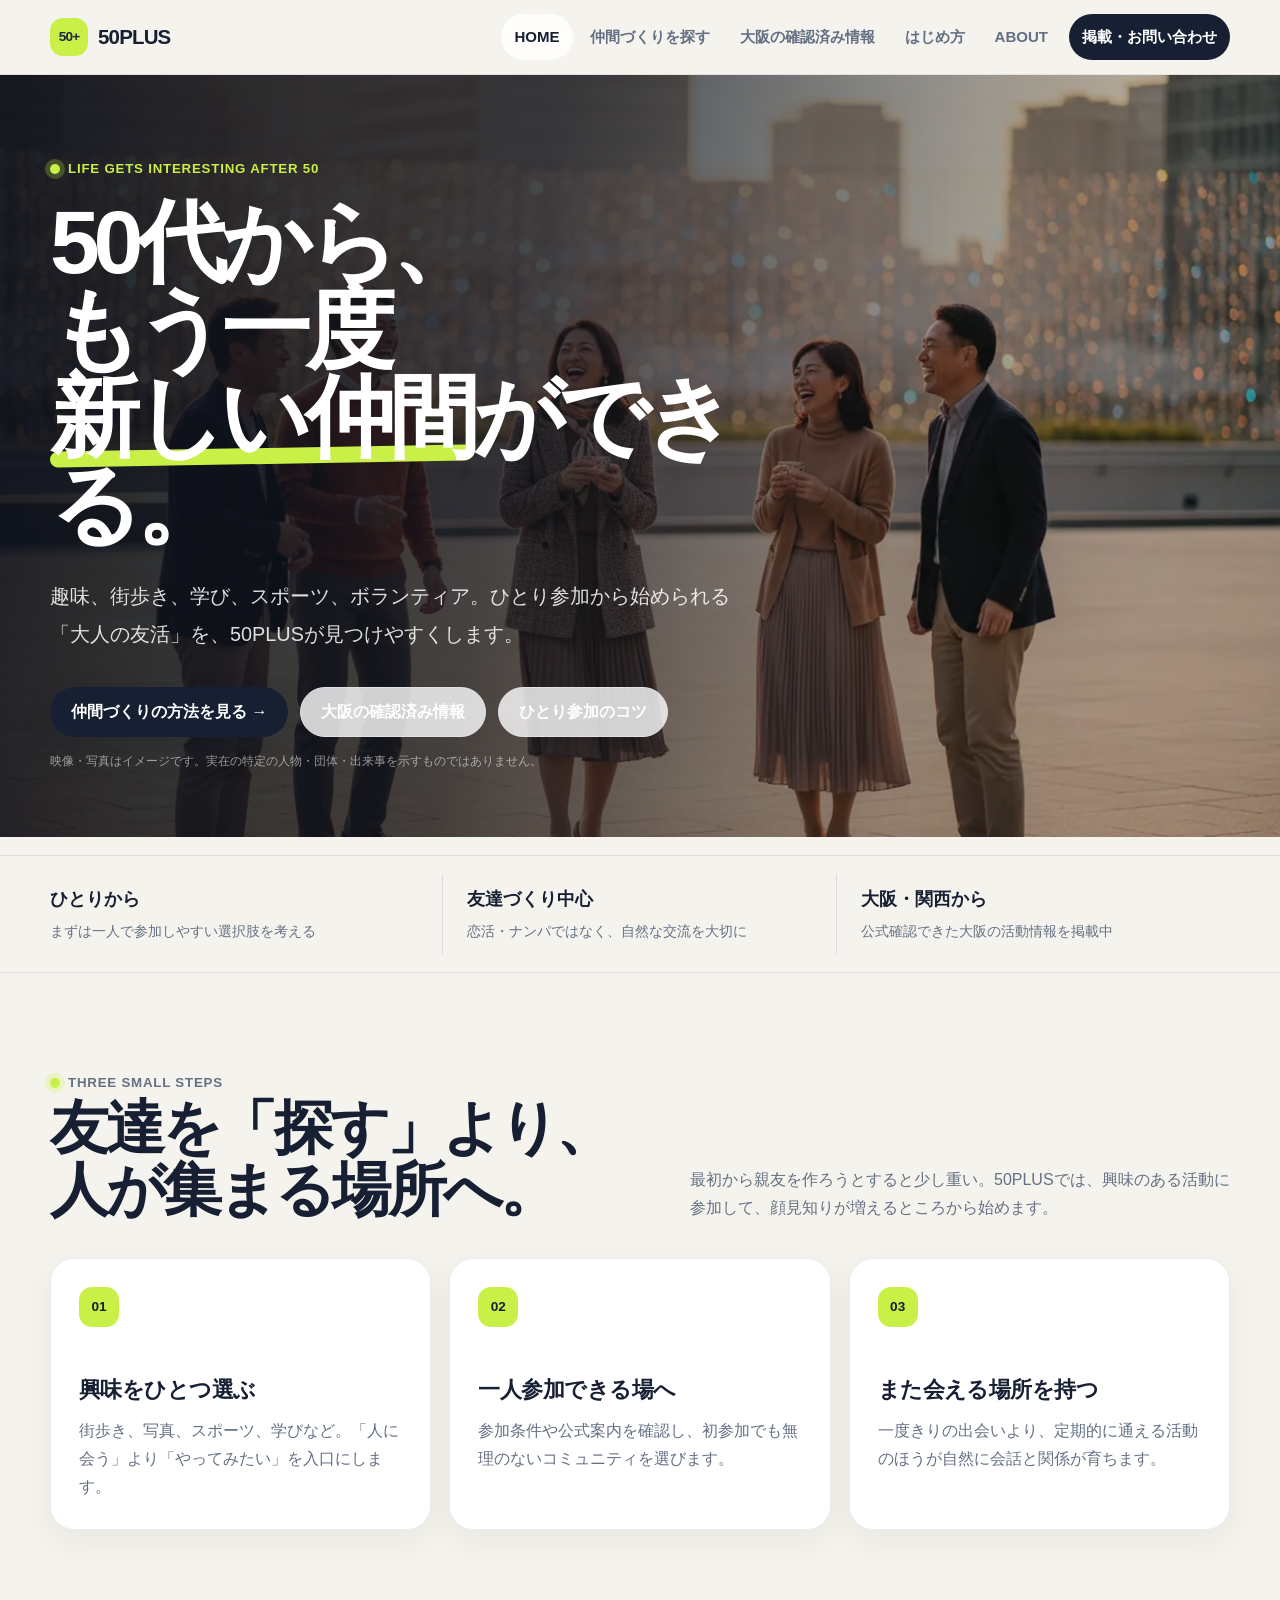
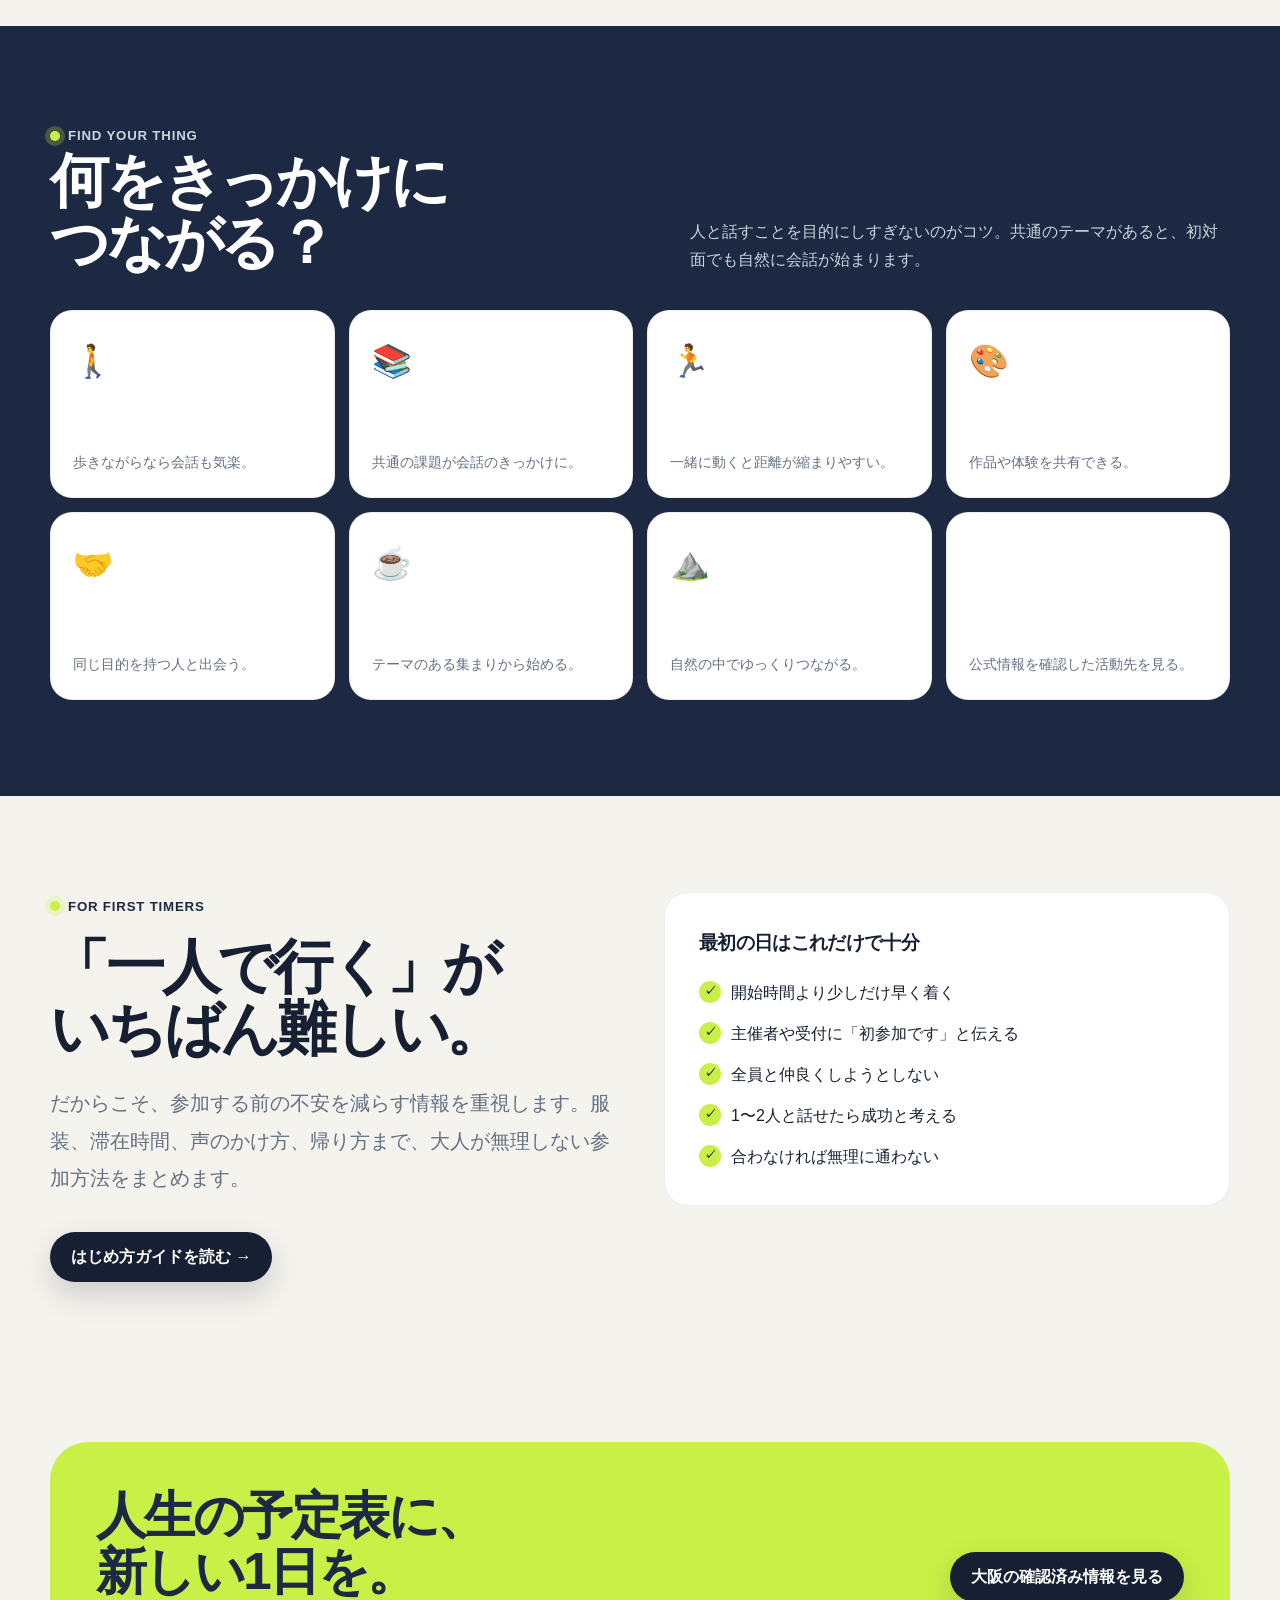
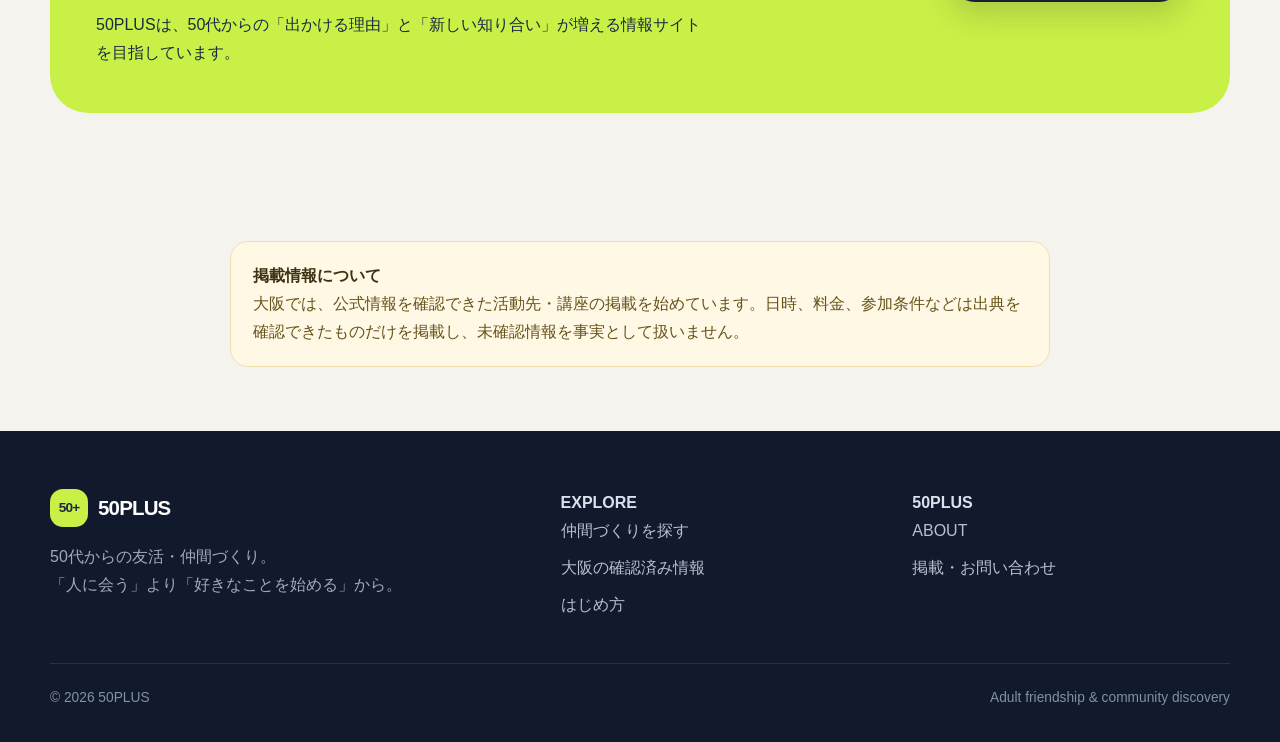
==== commit 167fb8a3: "feat: redesign 50PLUS with Google media" ====
--- a/index.html
+++ b/index.html
@@ -10,9 +10,9 @@
   <meta property="og:site_name" content="50PLUS">
   <meta property="og:title" content="50PLUS｜50代からの友活・仲間づくり">
   <meta property="og:description" content="50代からの友活・仲間づくり情報サイト。趣味、街歩き、学び、スポーツ、地域活動など、ひとり参加から始める大人のコミュニティ探しを応援します。">
-  <meta property="og:url" content="https://50plus.rss7.net/">
+  <meta property="og:url" content="https://oosaka0123-sudo.github.io/50plus/">
   <meta name="twitter:card" content="summary">
-  <link rel="canonical" href="https://50plus.rss7.net/">
+  <link rel="canonical" href="https://oosaka0123-sudo.github.io/50plus/">
   <link rel="stylesheet" href="assets/styles.css">
   <script defer src="assets/main.js"></script>
 </head>
@@ -36,9 +36,35 @@
 </header>
 
 <main id="main">
-  <section class="hero">
+  <section class="hero hero-media-section">
+    <div class="hero-media" data-hero-media>
+      <video
+        class="hero-video"
+        data-hero-video
+        data-src="assets/media/video/hero-loop.mp4"
+        muted
+        loop
+        playsinline
+        preload="none"
+        poster="assets/media/images/hero-community-plaza-1280.webp"
+        aria-hidden="true"
+        tabindex="-1"></video>
+      <img
+        class="hero-still"
+        data-hero-still
+        src="assets/media/images/hero-community-plaza-1280.webp"
+        srcset="assets/media/images/hero-community-plaza-640.webp 640w, assets/media/images/hero-community-plaza-1280.webp 1280w"
+        sizes="100vw"
+        width="1280"
+        height="731"
+        alt="夕暮れの大阪の広場で、笑いながら立ち話をする50代の男女5人"
+        loading="eager"
+        fetchpriority="high"
+        decoding="async">
+      <div class="hero-media-scrim" aria-hidden="true"></div>
+    </div>
     <div class="container hero-grid">
-      <div>
+      <div class="hero-copy">
         <p class="eyebrow">Life gets interesting after 50</p>
         <h1>50代から、<br>もう一度<br><span class="accent">新しい仲間</span>ができる。</h1>
         <p class="lead">趣味、街歩き、学び、スポーツ、ボランティア。ひとり参加から始められる「大人の友活」を、50PLUSが見つけやすくします。</p>
@@ -47,15 +73,7 @@
           <a class="button button-ghost" href="listings.html">大阪の確認済み情報</a>
           <a class="button button-ghost" href="guides.html">ひとり参加のコツ</a>
         </div>
-      </div>
-      <div class="hero-visual" aria-hidden="true">
-        <div class="hero-orbit"></div>
-        <div class="hero-card">
-          <strong>「行ってみる」<br>から始めよう。</strong>
-          <p>知らない街を歩く。新しいことを習う。いつもの生活に、ひとつ予定を増やす。</p>
-        </div>
-        <div class="hero-badge">大人の<br>友活</div>
-        <div class="hero-note">ひとり参加からOK。</div>
+        <p class="hero-media-caption">映像・写真はイメージです。実在の特定の人物・団体・出来事を示すものではありません。</p>
       </div>
     </div>
   </section>
--- a/assets/styles.css
+++ b/assets/styles.css
@@ -203,71 +203,54 @@
 .button-accent { background: var(--accent); color: var(--navy); }
 .button-ghost { background: rgba(255,255,255,.8); border-color: var(--line); }
 
-.hero-visual {
-  position: relative;
-  min-height: 500px;
-  display: grid;
-  place-items: center;
-}
-.hero-orbit {
+.hero-media-section {
+  position: relative;
+  overflow: hidden;
+  min-height: 620px;
+  display: flex;
+  align-items: center;
+}
+.hero-media {
   position: absolute;
-  width: min(92%, 430px);
-  aspect-ratio: 1;
-  border: 1px solid rgba(23, 32, 51, 0.13);
-  border-radius: 50%;
-}
-.hero-orbit::before,
-.hero-orbit::after {
-  content: "";
+  inset: 0;
+  z-index: 0;
+  background: var(--navy);
+}
+.hero-media video,
+.hero-media img.hero-still {
   position: absolute;
-  border-radius: 50%;
-  border: 1px dashed rgba(23, 32, 51, 0.12);
-}
-.hero-orbit::before { inset: 14%; }
-.hero-orbit::after { inset: 30%; }
-
-.hero-card {
-  position: relative;
-  z-index: 2;
-  width: min(80%, 350px);
-  padding: 34px;
-  border-radius: var(--radius-lg);
-  background: var(--navy);
-  color: #fff;
-  box-shadow: var(--shadow);
-  transform: rotate(-3deg);
-}
-.hero-card strong { display: block; font-size: 2.3rem; line-height: 1.05; letter-spacing: -0.05em; }
-.hero-card p { margin: 14px 0 0; color: #cdd5e4; }
-.hero-badge {
+  inset: 0;
+  width: 100%;
+  height: 100%;
+  object-fit: cover;
+  object-position: 50% 32%;
+}
+.hero-media video {
+  opacity: 0;
+  transition: opacity .7s ease;
+}
+.hero-media.hero-video-active video { opacity: 1; }
+.hero-media.hero-video-active img.hero-still { opacity: 0; }
+.hero-media-scrim {
   position: absolute;
-  right: 3%;
-  top: 8%;
-  z-index: 3;
-  width: 116px;
-  aspect-ratio: 1;
-  display: grid;
-  place-items: center;
-  text-align: center;
-  border-radius: 50%;
-  background: var(--accent);
-  color: var(--navy);
-  font-weight: 900;
-  line-height: 1.15;
-  transform: rotate(8deg);
-  box-shadow: var(--shadow);
-}
-.hero-note {
-  position: absolute;
-  left: 2%;
-  bottom: 10%;
-  z-index: 4;
-  padding: 14px 18px;
-  border-radius: 16px;
-  background: #fff;
-  box-shadow: var(--shadow);
-  font-weight: 800;
-  transform: rotate(2deg);
+  inset: 0;
+  background: linear-gradient(100deg, rgba(12,17,28,.92) 0%, rgba(12,17,28,.76) 40%, rgba(12,17,28,.4) 70%, rgba(12,17,28,.16) 100%);
+}
+.hero-media-section .hero-grid {
+  position: relative;
+  z-index: 1;
+  grid-template-columns: 1fr;
+}
+.hero-media-section .hero-copy { max-width: 720px; color: #fff; }
+.hero-media-section .eyebrow { color: var(--accent); }
+.hero-media-section .lead { color: rgba(255, 255, 255, 0.86); }
+.hero-media-section h1 { color: #fff; }
+.hero-media-caption {
+  position: relative;
+  z-index: 1;
+  margin: 14px 0 0;
+  font-size: .78rem;
+  color: rgba(255, 255, 255, 0.55);
 }
 
 .stats-strip {
@@ -452,12 +435,59 @@
   font-size: .86rem;
 }
 
+.media-frame { margin: 0; }
+.media-visual {
+  position: relative;
+  border-radius: var(--radius-lg);
+  overflow: hidden;
+  box-shadow: var(--shadow);
+  background: var(--navy);
+}
+.media-visual img,
+.media-visual video { width: 100%; height: 100%; object-fit: cover; display: block; }
+.media-frame-wide .media-visual { aspect-ratio: 16 / 9; }
+.media-caption {
+  margin: 12px 2px 0;
+  font-size: .82rem;
+  color: var(--muted);
+}
+
+.gallery-grid { display: grid; grid-template-columns: repeat(3, 1fr); gap: 14px; }
+.gallery-item {
+  position: relative;
+  display: block;
+  border-radius: var(--radius-md);
+  overflow: hidden;
+  aspect-ratio: 4 / 3;
+  box-shadow: 0 12px 30px rgba(23, 32, 51, 0.1);
+}
+.gallery-item img {
+  width: 100%;
+  height: 100%;
+  object-fit: cover;
+  transition: transform .3s ease;
+}
+.gallery-item:hover img { transform: scale(1.04); }
+.gallery-item span {
+  position: absolute;
+  left: 0;
+  right: 0;
+  bottom: 0;
+  padding: 14px 16px;
+  background: linear-gradient(0deg, rgba(12, 17, 28, 0.82), rgba(12, 17, 28, 0));
+  color: #fff;
+  font-weight: 800;
+  font-size: .95rem;
+}
+
 .reveal { opacity: 0; transform: translateY(16px); transition: opacity .6s ease, transform .6s ease; }
 .reveal.is-visible { opacity: 1; transform: translateY(0); }
 
 @media (prefers-reduced-motion: reduce) {
   *, *::before, *::after { scroll-behavior: auto !important; transition: none !important; animation: none !important; }
   .reveal { opacity: 1; transform: none; }
+  .hero-media video { display: none !important; }
+  .hero-media img.hero-still { opacity: 1 !important; }
 }
 
 @media (max-width: 920px) {
@@ -482,10 +512,11 @@
   .site-nav a { padding: 12px 14px; }
   .nav-cta { margin: 4px 0 0; text-align: center; }
   .hero-grid, .split { grid-template-columns: 1fr; }
-  .hero-visual { min-height: 390px; }
+  .hero-media-section { min-height: 520px; }
   .hero { padding-top: 56px; }
   .card-grid { grid-template-columns: 1fr; }
   .category-grid { grid-template-columns: repeat(2, 1fr); }
+  .gallery-grid { grid-template-columns: repeat(2, 1fr); }
   .section-heading { align-items: start; flex-direction: column; }
   .footer-grid { grid-template-columns: 1fr 1fr; }
   .footer-grid > :first-child { grid-column: 1 / -1; }
@@ -497,11 +528,8 @@
   .hero { padding: 42px 0 48px; }
   .hero-grid { gap: 26px; }
   .hero h1, .page-hero h1 { letter-spacing: -0.055em; }
-  .hero-visual { min-height: 330px; }
-  .hero-card { width: 84%; padding: 28px; }
-  .hero-card strong { font-size: 1.85rem; }
-  .hero-badge { width: 94px; font-size: .86rem; }
-  .hero-note { font-size: .86rem; }
+  .hero-media-section { min-height: 480px; }
+  .hero-media-scrim { background: linear-gradient(180deg, rgba(12,17,28,.5) 0%, rgba(12,17,28,.88) 78%); }
   .stats-grid { grid-template-columns: 1fr; }
   .stat { padding: 14px 0; border-right: 0; border-bottom: 1px solid rgba(23,32,51,.11); }
   .stat:last-child { border-bottom: 0; }
@@ -509,6 +537,7 @@
   .section-tight { padding: 48px 0; }
   .category-grid { grid-template-columns: 1fr; }
   .category { min-height: 150px; }
+  .gallery-grid { grid-template-columns: 1fr; }
   .panel, .card { padding: 24px; }
   .guide-card { grid-template-columns: 1fr; }
   .cta-band { padding: 30px 24px; flex-direction: column; align-items: flex-start; }
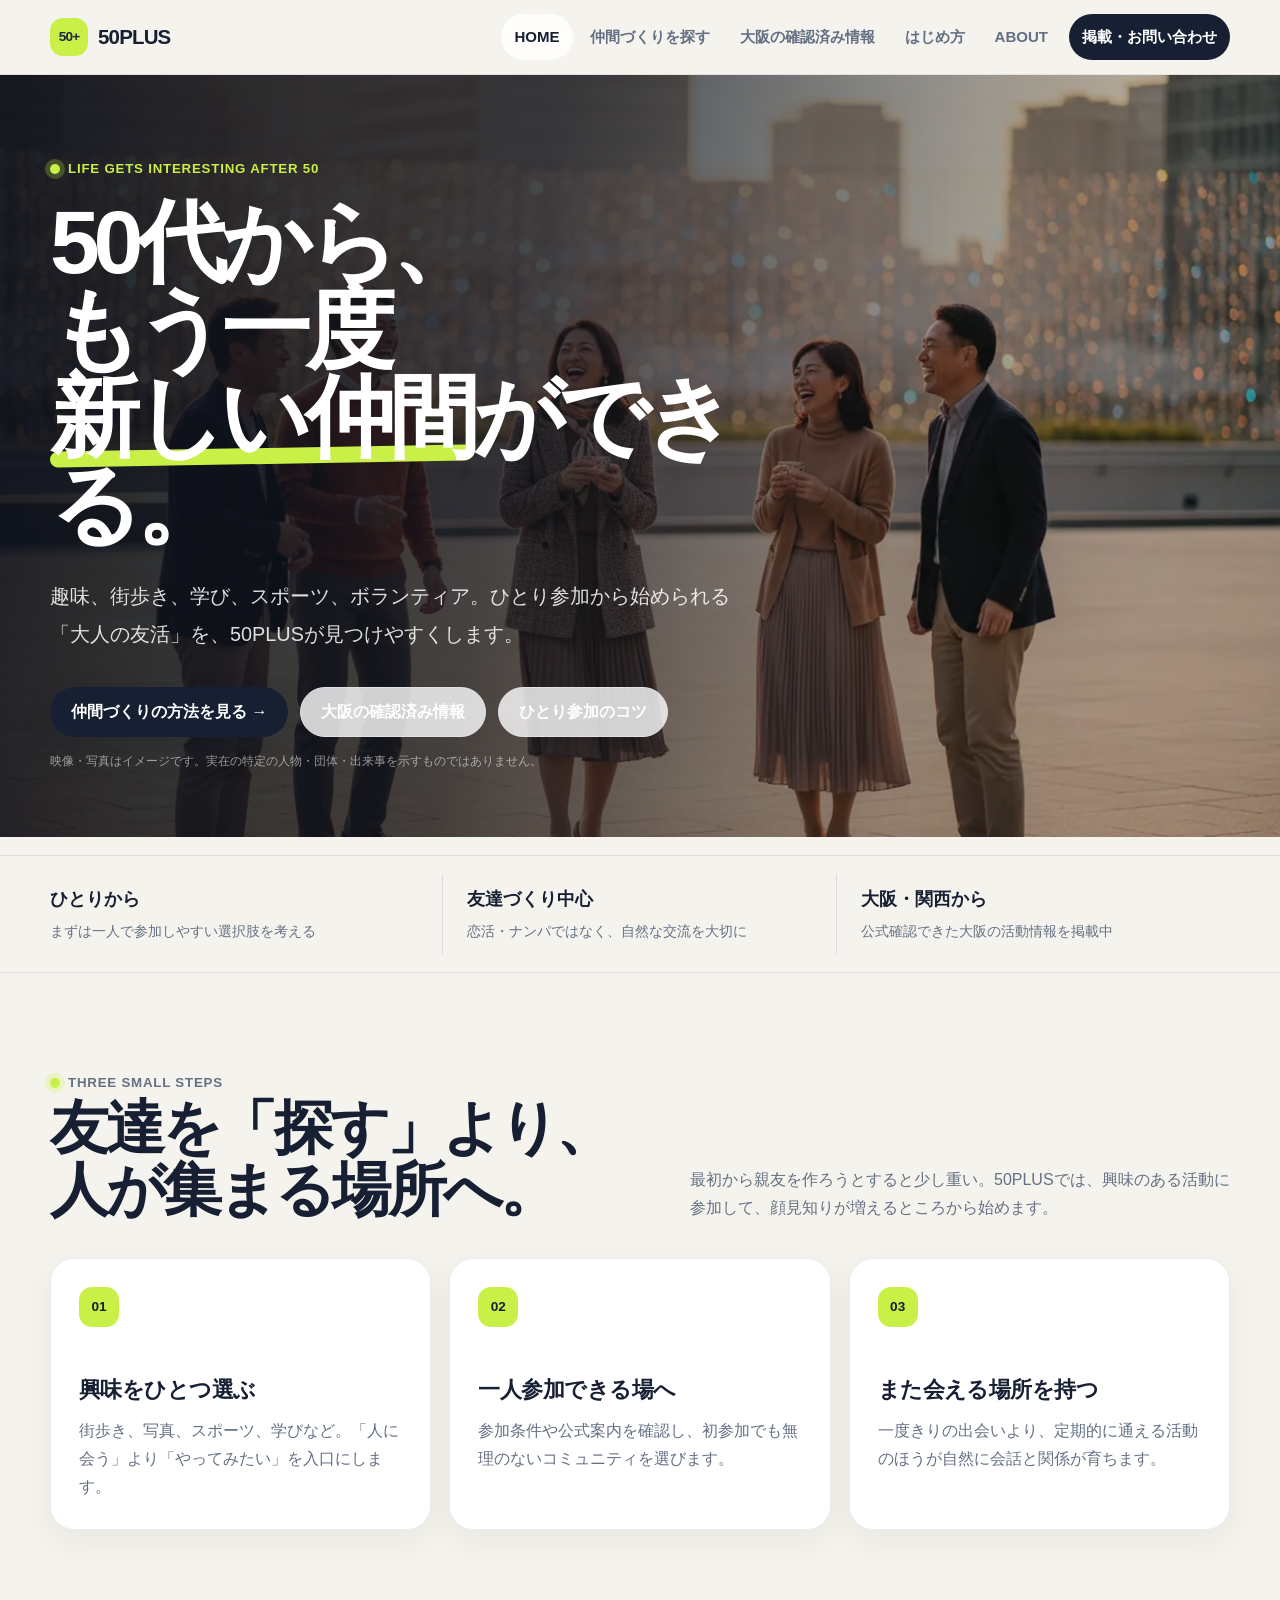
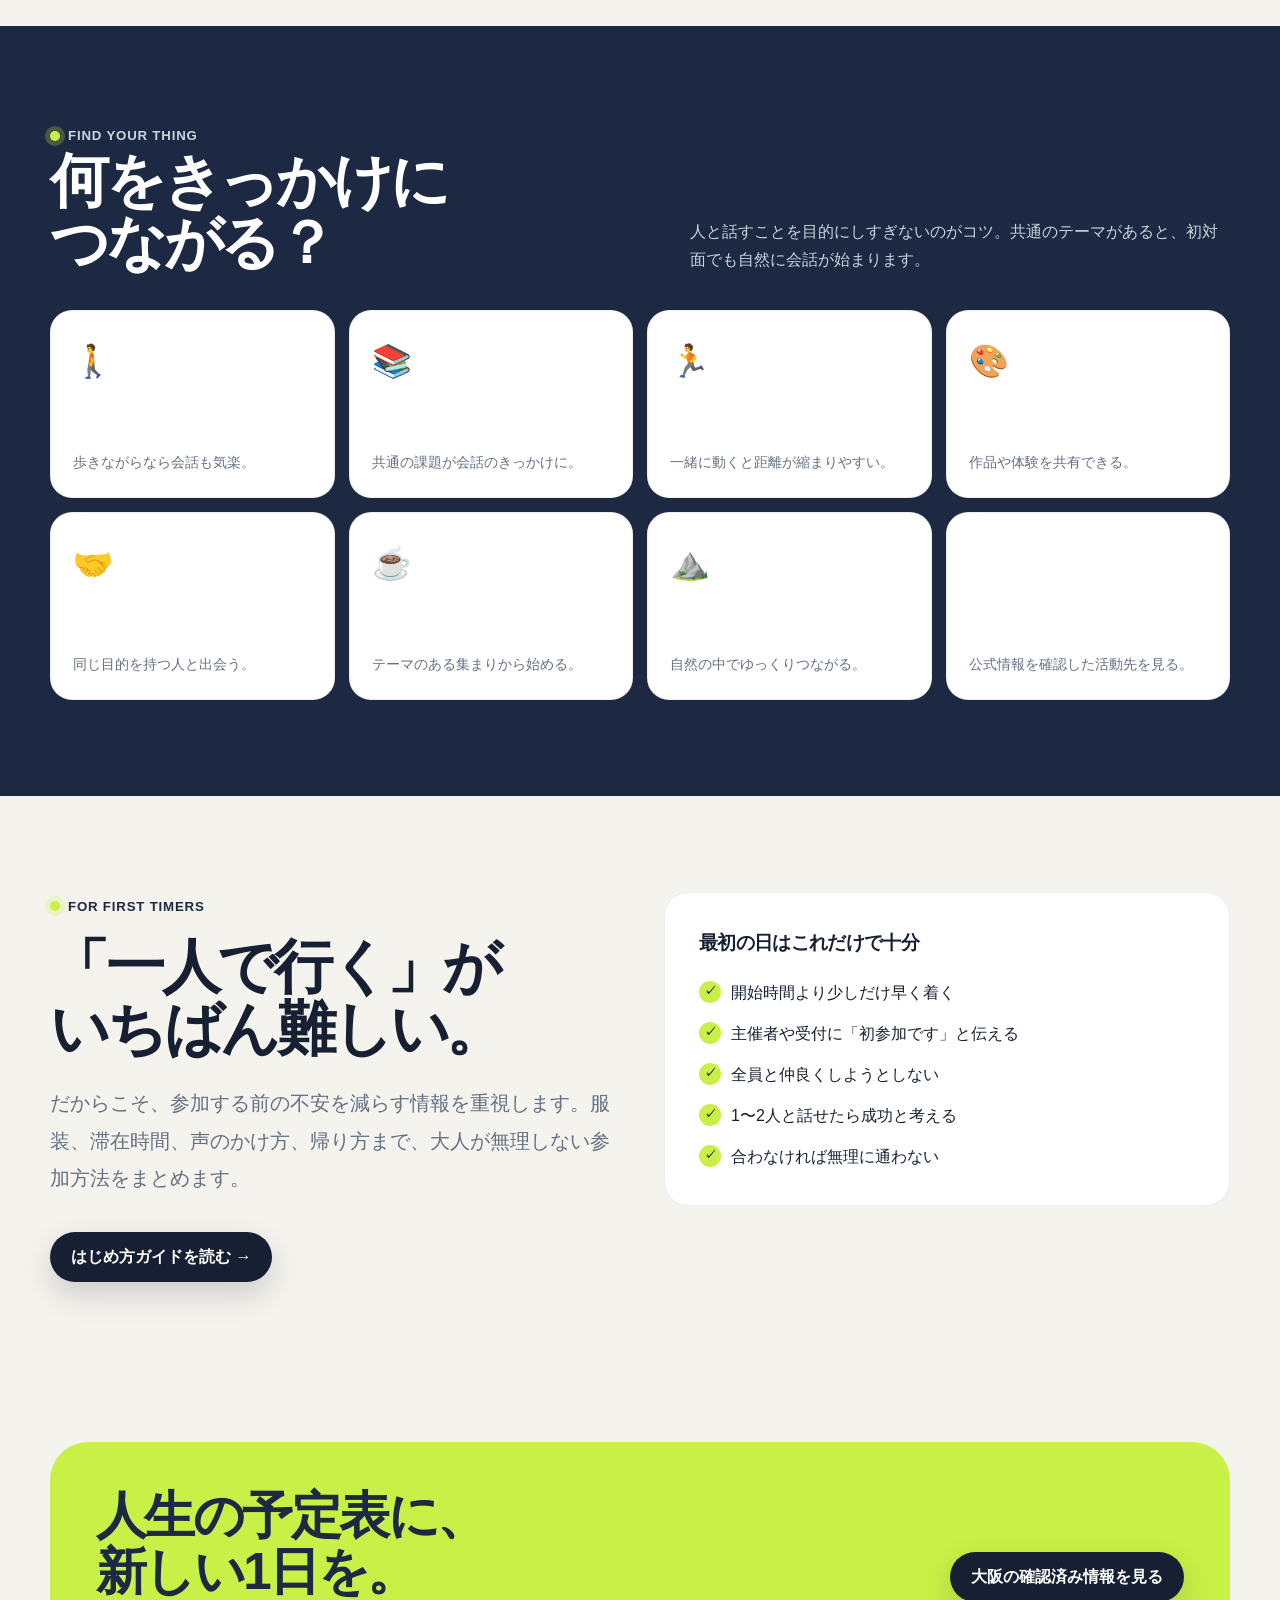
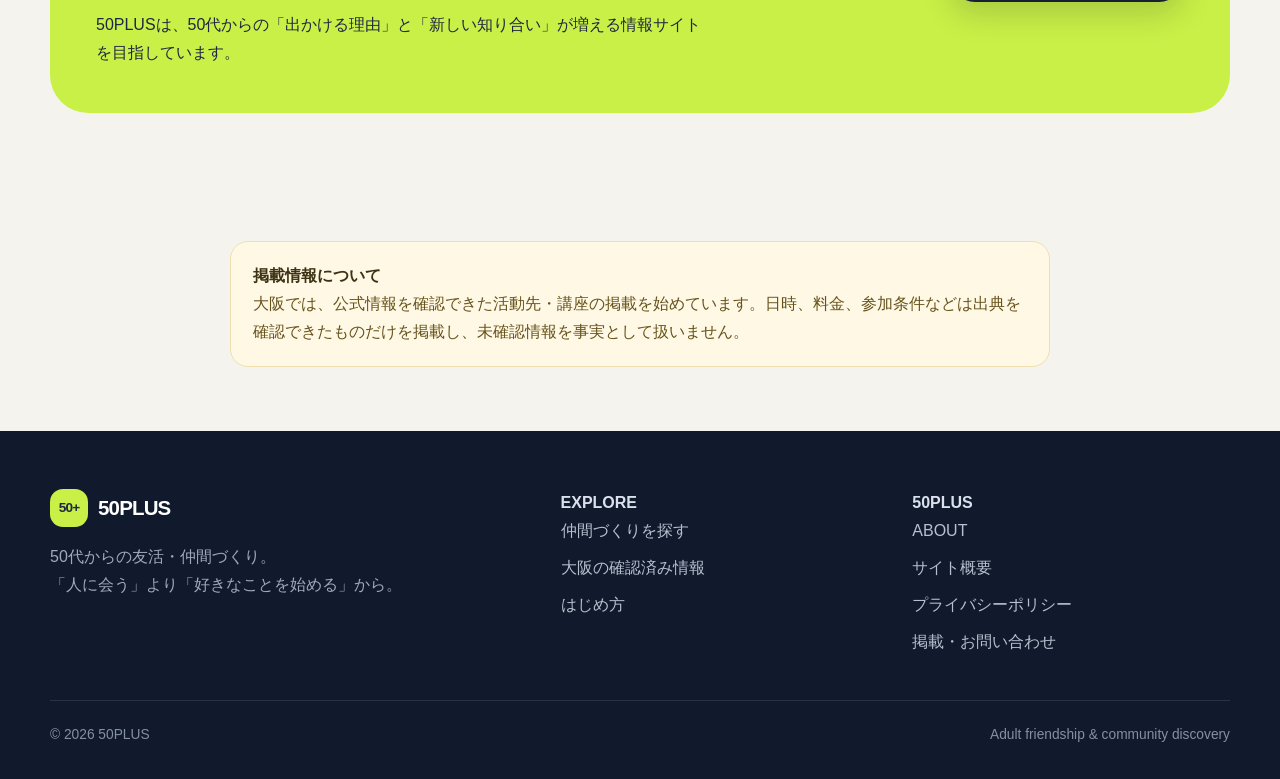
==== commit af51d3dd: "Wire privacy and site info pages into production" ====
--- a/index.html
+++ b/index.html
@@ -3,16 +3,36 @@
 <head>
   <meta charset="utf-8">
   <meta name="viewport" content="width=device-width, initial-scale=1">
+  <meta name="google-site-verification" content="MZG_wx8NVWZq932RVXHRHot5I59kAFzkSF2mc21ewjw" />
   <title>50PLUS｜50代からの友活・仲間づくり</title>
   <meta name="description" content="50代からの友活・仲間づくり情報サイト。趣味、街歩き、学び、スポーツ、地域活動など、ひとり参加から始める大人のコミュニティ探しを応援します。">
   <meta name="theme-color" content="#172033">
+  <link rel="icon" href="assets/favicon.svg" type="image/svg+xml">
   <meta property="og:type" content="website">
+  <meta property="og:locale" content="ja_JP">
   <meta property="og:site_name" content="50PLUS">
   <meta property="og:title" content="50PLUS｜50代からの友活・仲間づくり">
   <meta property="og:description" content="50代からの友活・仲間づくり情報サイト。趣味、街歩き、学び、スポーツ、地域活動など、ひとり参加から始める大人のコミュニティ探しを応援します。">
   <meta property="og:url" content="https://oosaka0123-sudo.github.io/50plus/">
-  <meta name="twitter:card" content="summary">
+  <meta property="og:image" content="https://oosaka0123-sudo.github.io/50plus/assets/media/social/og-50plus.jpg">
+  <meta property="og:image:type" content="image/jpeg">
+  <meta property="og:image:width" content="1200">
+  <meta property="og:image:height" content="630">
+  <meta property="og:image:alt" content="50PLUS｜50代からの友活・仲間づくり">
+  <meta name="twitter:card" content="summary_large_image">
+  <meta name="twitter:image" content="https://oosaka0123-sudo.github.io/50plus/assets/media/social/og-50plus.jpg">
+  <meta name="twitter:image:alt" content="50PLUS｜50代からの友活・仲間づくり">
   <link rel="canonical" href="https://oosaka0123-sudo.github.io/50plus/">
+  <script type="application/ld+json">
+{
+  "@context": "https://schema.org",
+  "@type": "WebSite",
+  "name": "50PLUS",
+  "url": "https://oosaka0123-sudo.github.io/50plus/",
+  "description": "50代からの友活・仲間づくり情報サイト。趣味、街歩き、学び、スポーツ、地域活動など、ひとり参加から始める大人のコミュニティ探しを応援します。",
+  "inLanguage": "ja"
+}
+  </script>
   <link rel="stylesheet" href="assets/styles.css">
   <script defer src="assets/main.js"></script>
 </head>
@@ -190,7 +210,7 @@
         <p>50代からの友活・仲間づくり。<br>「人に会う」より「好きなことを始める」から。</p>
       </div>
       <div><strong>EXPLORE</strong><div class="footer-links"><a href="activities.html">仲間づくりを探す</a><a href="listings.html">大阪の確認済み情報</a><a href="guides.html">はじめ方</a></div></div>
-      <div><strong>50PLUS</strong><div class="footer-links"><a href="about.html">ABOUT</a><a href="contact.html">掲載・お問い合わせ</a></div></div>
+      <div><strong>50PLUS</strong><div class="footer-links"><a href="about.html">ABOUT</a><a href="site-info.html">サイト概要</a><a href="privacy-policy.html">プライバシーポリシー</a><a href="contact.html">掲載・お問い合わせ</a></div></div>
     </div>
     <div class="footer-bottom"><span>© <span data-current-year></span> 50PLUS</span><span>Adult friendship & community discovery</span></div>
   </div>
